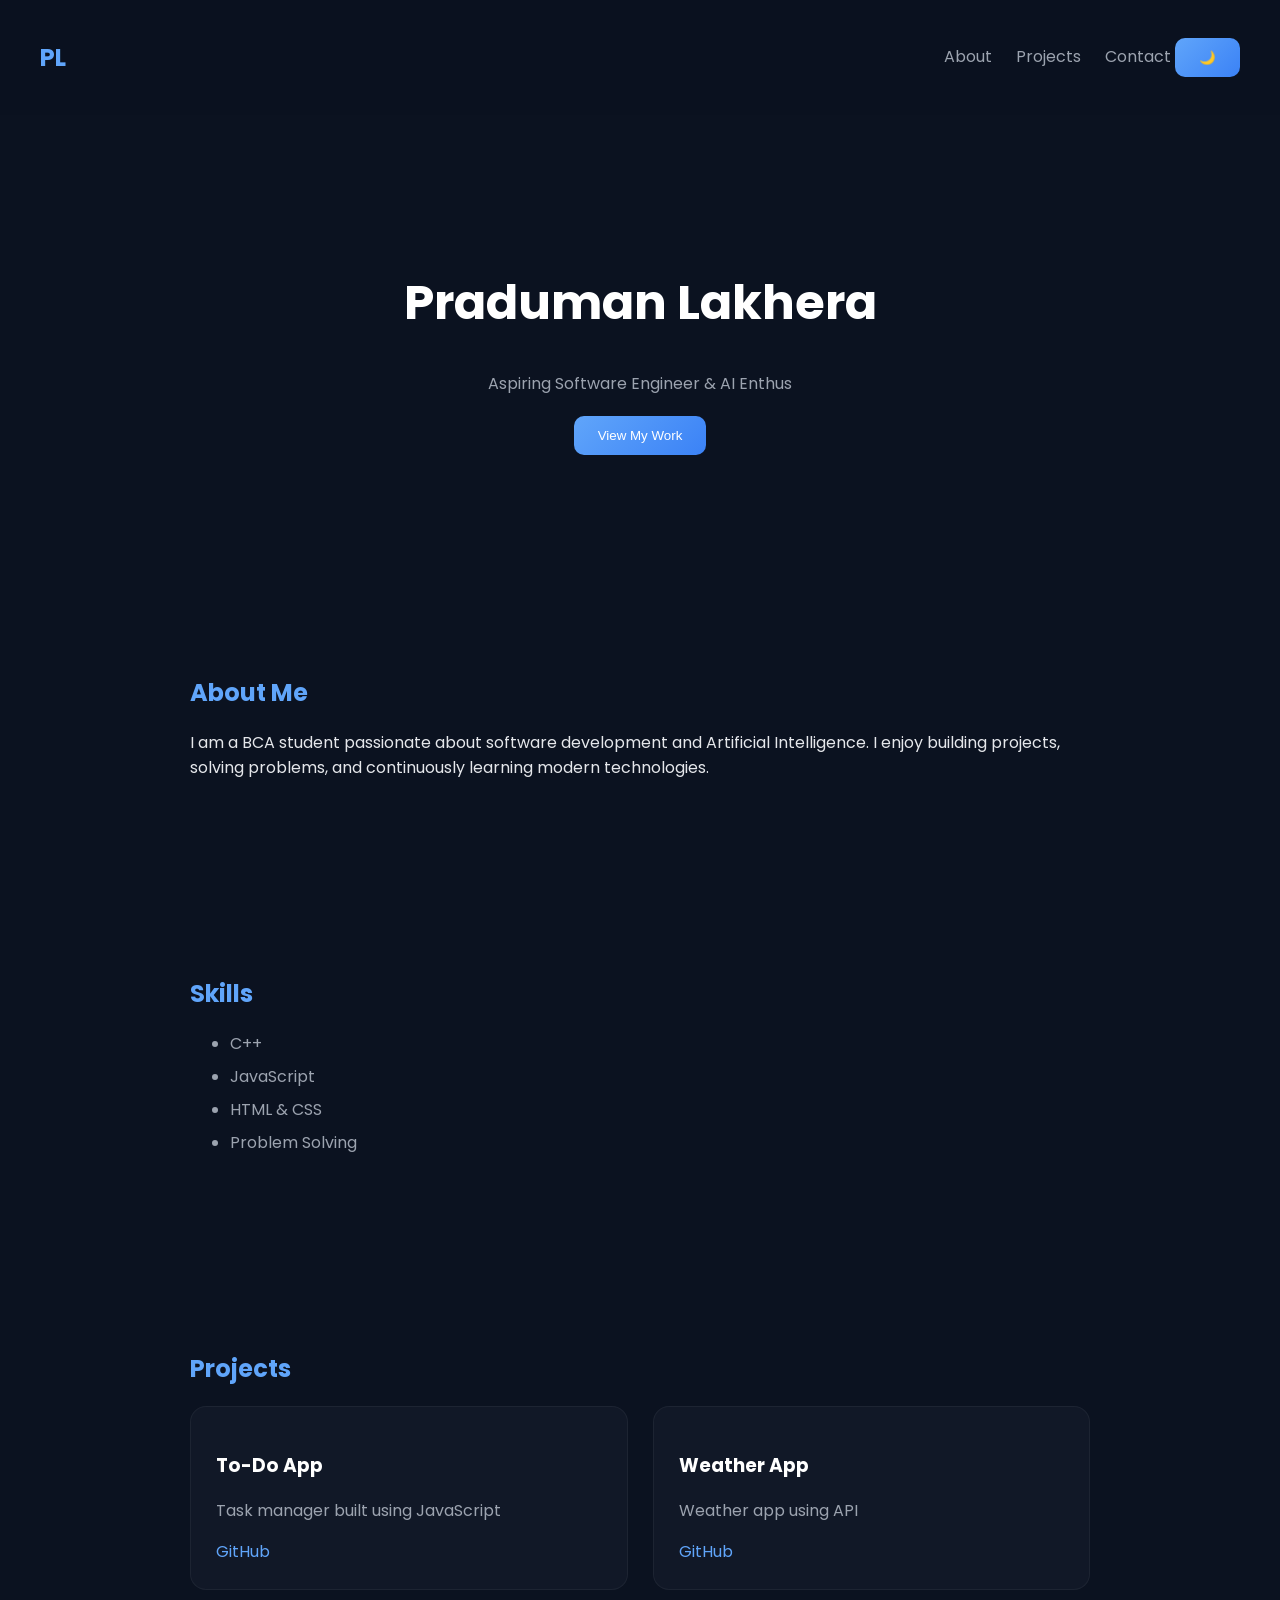
==== index.html @ 3dfe5ff4 "Rename UI.html to index.html" ====
<!DOCTYPE html>
<html lang="en">
<head>
    <meta charset="UTF-8">
    <meta name="viewport" content="width=device-width, initial-scale=1.0">
    <title>Praduman Lakhera | Portfolio</title>

    <link rel="stylesheet" href="style.css">

    <!-- Google Font -->
    <link href="https://fonts.googleapis.com/css2?family=Poppins:wght@300;500;700&display=swap" rel="stylesheet">
</head>
<body>

    <!-- 🔹 NAVBAR -->
    <nav>
        <h2>PL</h2>
        <div>
            <a href="#about">About</a>
            <a href="#projects">Projects</a>
            <a href="#contact">Contact</a>
            <button onclick="toggleTheme()">🌙</button>
        </div>
    </nav>

    <!-- 🔹 HERO -->
    <header>
        <h1>Praduman Lakhera</h1>
        <p id="typing"></p>
        <button onclick="scrollToProjects()">View My Work</button>
    </header>

    <!-- 🔹 ABOUT -->
    <section id="about">
        <h2>About Me</h2>
        <p>
            I am a BCA student passionate about software development and Artificial Intelligence.
            I enjoy building projects, solving problems, and continuously learning modern technologies.
        </p>
    </section>

    <!-- 🔹 SKILLS -->
    <section id="skills">
        <h2>Skills</h2>
        <ul>
            <li>C++</li>
            <li>JavaScript</li>
            <li>HTML & CSS</li>
            <li>Problem Solving</li>
        </ul>
    </section>

    <!-- 🔹 PROJECTS -->
    <section id="projects">
        <h2>Projects</h2>

        <div class="projects-container">
            <div class="card">
                <h3>To-Do App</h3>
                <p>Task manager built using JavaScript</p>
                <a href="#" target="_blank">GitHub</a>
            </div>

            <div class="card">
                <h3>Weather App</h3>
                <p>Weather app using API</p>
                <a href="#" target="_blank">GitHub</a>
            </div>
        </div>
    </section>

    <!-- 🔹 CONTACT -->
    <section id="contact">
        <h2>Contact</h2>
        <p>Email: proudmanlakhera@gmail.com</p>
        <a href="https://github.com/PradumanLakhera" target="_blank">GitHub</a>
    </section>

    <!-- 🔹 JS LINK -->
    <script src="portfolio.js"></script>

</body>
</html>
---- style.css ----
/* 🔹 GLOBAL */
body {
    margin: 0;
    font-family: 'Poppins', sans-serif;
    background: #0b1220;
    color: #e5e7eb;
}

html {
    scroll-behavior: smooth;
}

/* 🔹 NAVBAR */
nav {
    display: flex;
    justify-content: space-between;
    align-items: center;
    padding: 20px 40px;
    background: rgba(11, 18, 32, 0.8);
    backdrop-filter: blur(10px);
    position: sticky;
    top: 0;
}

nav h2 {
    color: #60a5fa;
}

nav a {
    color: #9ca3af;
    margin-left: 20px;
    text-decoration: none;
    transition: 0.3s;
}

nav a:hover {
    color: #60a5fa;
}

nav a.active {
    color: #60a5fa;
}

/* 🔹 HERO */
header {
    text-align: center;
    padding: 120px 20px;
}

header h1 {
    font-size: 3rem;
    color: #ffffff;
}

header p {
    color: #9ca3af;
    margin-bottom: 20px;
}

/* 🔹 BUTTON */
button {
    background: linear-gradient(135deg, #60a5fa, #3b82f6);
    border: none;
    padding: 12px 24px;
    border-radius: 10px;
    color: white;
    font-weight: 500;
    cursor: pointer;
    transition: 0.3s;
}

button:hover {
    transform: translateY(-2px);
    box-shadow: 0 8px 20px rgba(59, 130, 246, 0.3);
}

/* 🔹 SECTIONS */
section {
    max-width: 900px;
    margin: auto;
    padding: 80px 20px;
}

h2 {
    color: #60a5fa;
    margin-bottom: 20px;
}

/* 🔹 SKILLS */
ul li {
    margin: 8px 0;
    color: #9ca3af;
}

/* 🔹 PROJECT CARDS */
.projects-container {
    display: grid;
    grid-template-columns: repeat(auto-fit, minmax(250px, 1fr));
    gap: 25px;
}

.card {
    background: #111827;
    padding: 25px;
    border-radius: 16px;
    transition: 0.3s;
    border: 1px solid rgba(255,255,255,0.05);
}

.card h3 {
    color: #ffffff;
}

.card p {
    color: #9ca3af;
}

.card a {
    color: #60a5fa;
    text-decoration: none;
}

.card:hover {
    transform: translateY(-6px);
    box-shadow: 0 10px 30px rgba(0,0,0,0.4);
}

/* 🔹 SCROLL ANIMATION */
.hidden {
    opacity: 0;
    transform: translateY(40px);
    transition: 0.6s;
}

.show {
    opacity: 1;
    transform: translateY(0);
}

/* 🔹 LIGHT MODE (Improved) */
.light-mode {
    background: #f9fafb;
    color: #111827;
}

.light-mode nav {
    background: rgba(255,255,255,0.8);
}

.light-mode .card {
    background: #ffffff;
    border: 1px solid #e5e7eb;
}

.light-mode h2 {
    color: #2563eb;
}
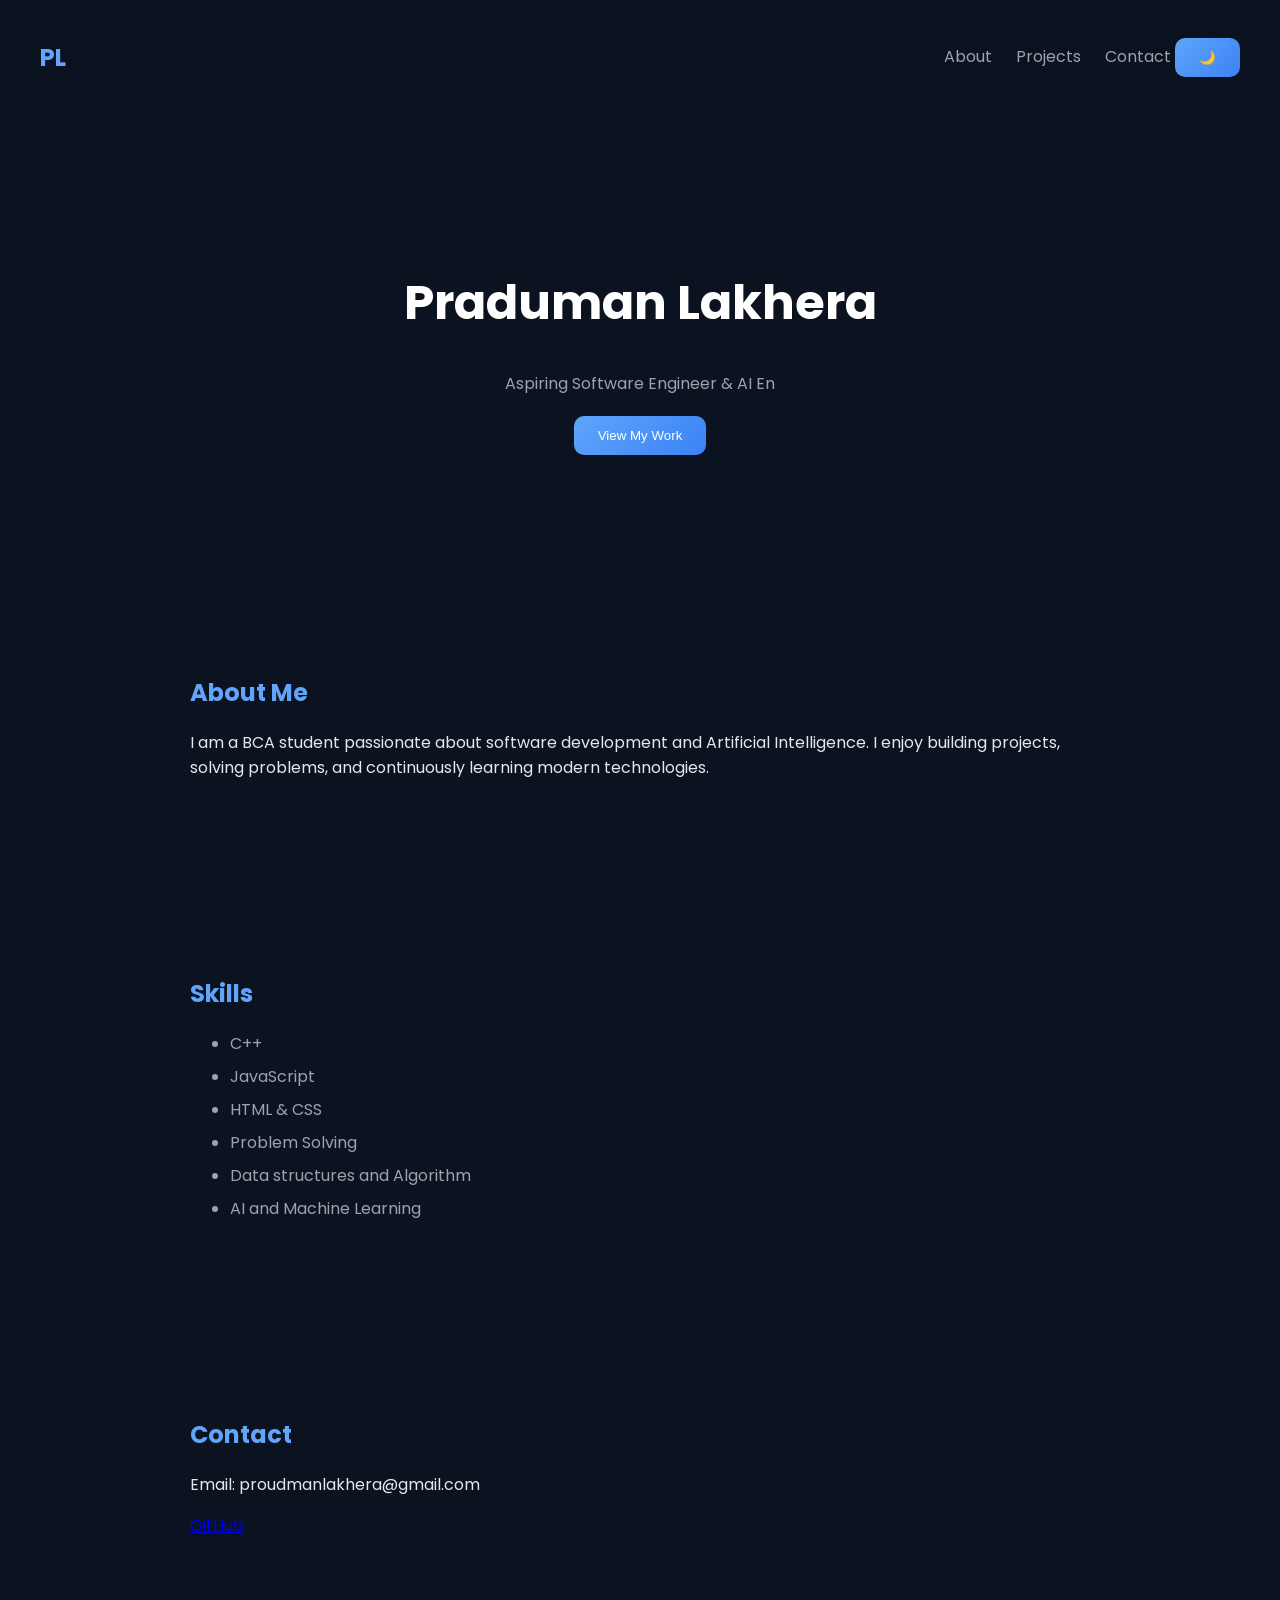
==== commit e68a88cc: "Update index.html" ====
--- a/index.html
+++ b/index.html
@@ -47,27 +47,11 @@
             <li>JavaScript</li>
             <li>HTML & CSS</li>
             <li>Problem Solving</li>
+            <li> Data structures and Algorithm </li>
+            <li> AI and Machine Learning </li>
         </ul>
     </section>
 
-    <!-- 🔹 PROJECTS -->
-    <section id="projects">
-        <h2>Projects</h2>
-
-        <div class="projects-container">
-            <div class="card">
-                <h3>To-Do App</h3>
-                <p>Task manager built using JavaScript</p>
-                <a href="#" target="_blank">GitHub</a>
-            </div>
-
-            <div class="card">
-                <h3>Weather App</h3>
-                <p>Weather app using API</p>
-                <a href="#" target="_blank">GitHub</a>
-            </div>
-        </div>
-    </section>
 
     <!-- 🔹 CONTACT -->
     <section id="contact">
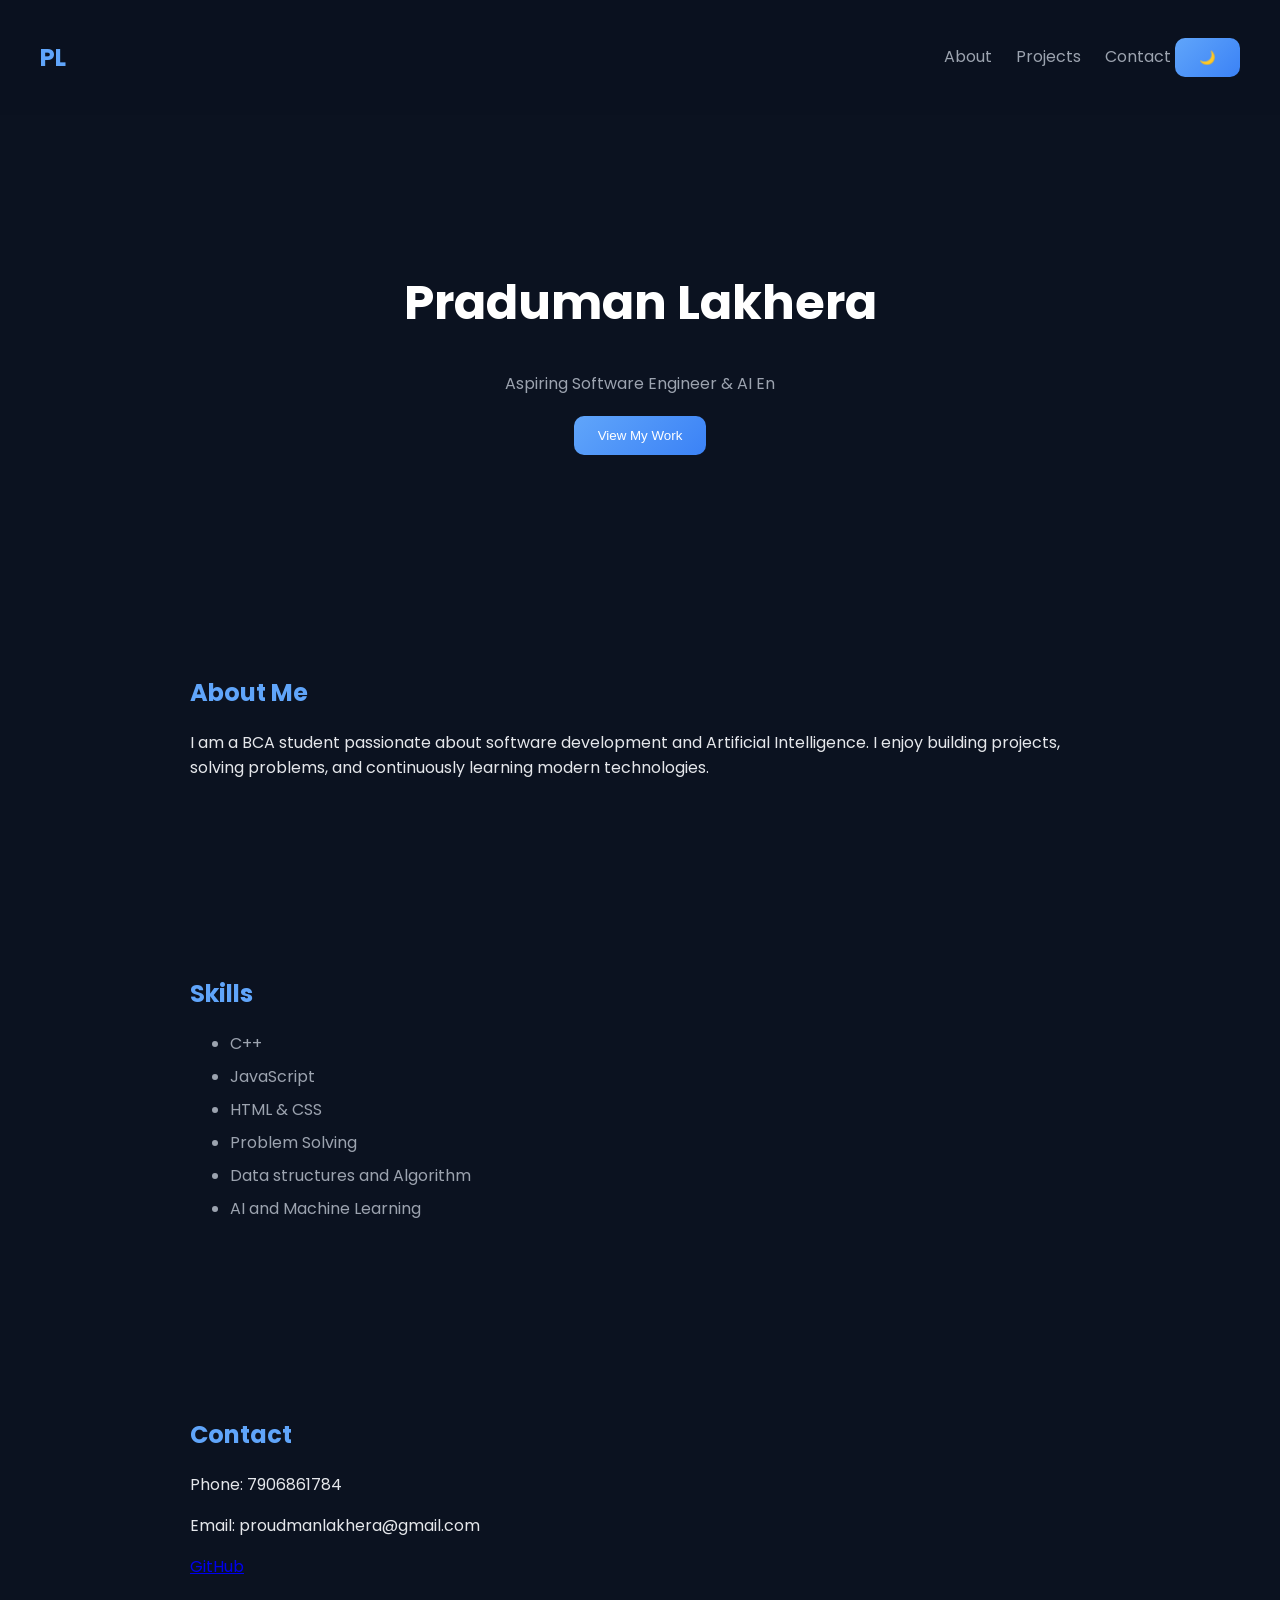
==== commit 8e89d799: "Update index.html" ====
--- a/index.html
+++ b/index.html
@@ -56,6 +56,7 @@
     <!-- 🔹 CONTACT -->
     <section id="contact">
         <h2>Contact</h2>
+        <p> Phone: 7906861784 </p>
         <p>Email: proudmanlakhera@gmail.com</p>
         <a href="https://github.com/PradumanLakhera" target="_blank">GitHub</a>
     </section>
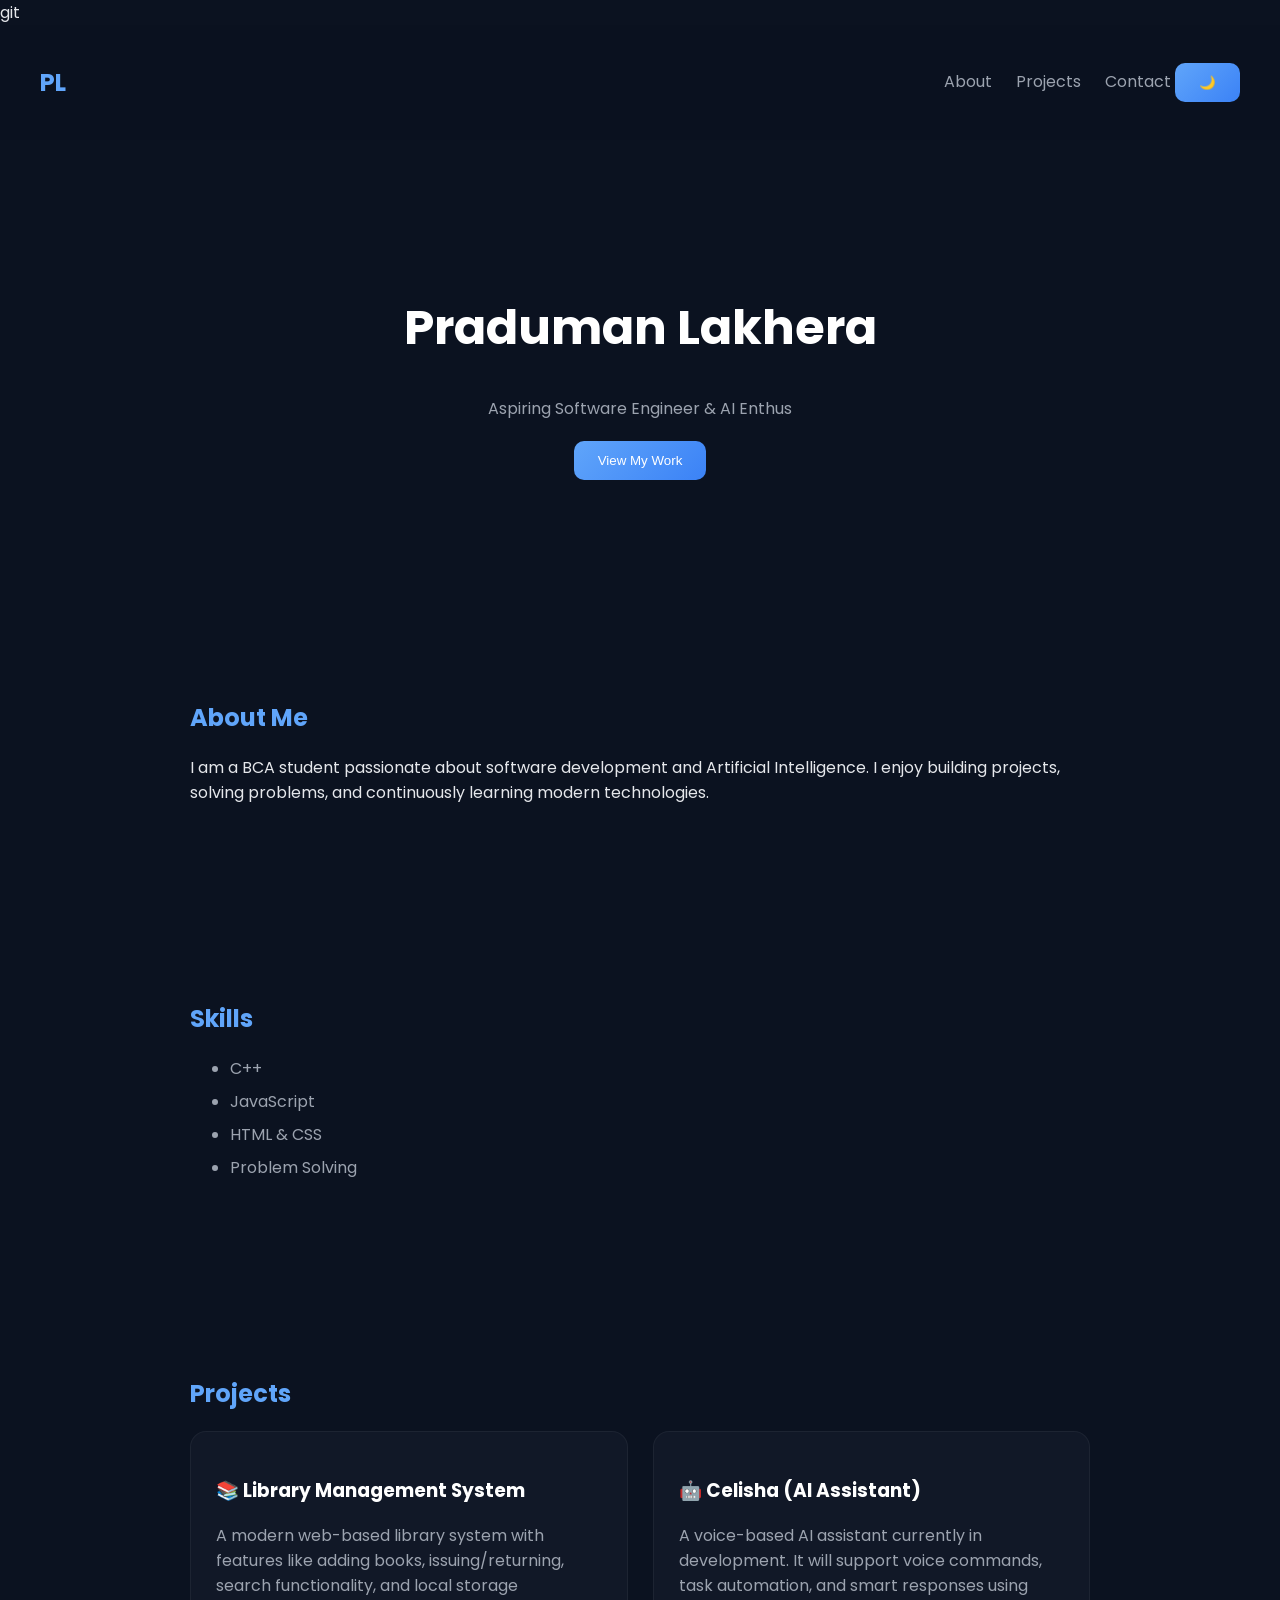
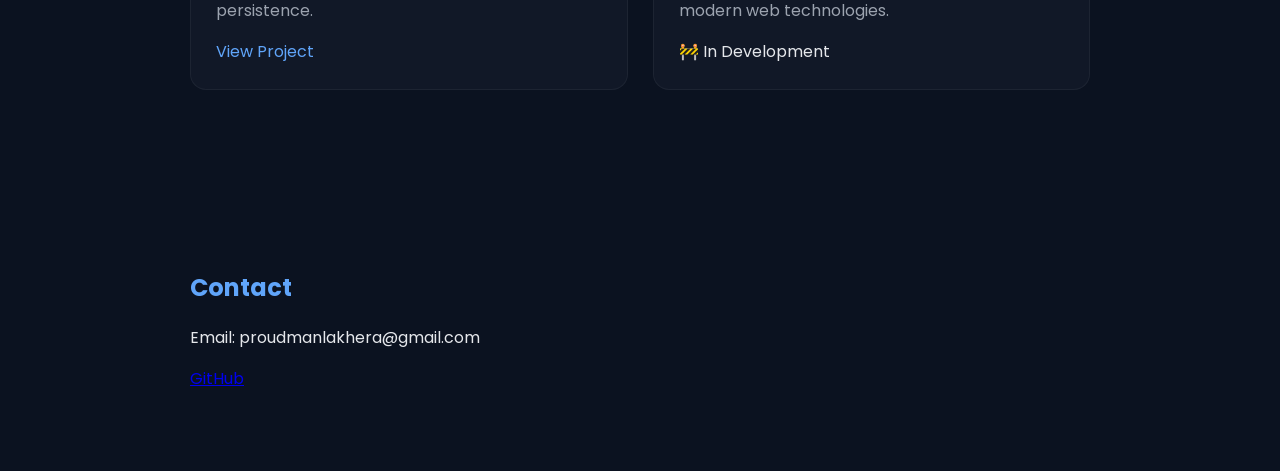
==== commit 7adada0e: "Update index.html" ====
--- a/index.html
+++ b/index.html
@@ -1,4 +1,4 @@
-<!DOCTYPE html>
+git <!DOCTYPE html>
 <html lang="en">
 <head>
     <meta charset="UTF-8">
@@ -47,16 +47,41 @@
             <li>JavaScript</li>
             <li>HTML & CSS</li>
             <li>Problem Solving</li>
-            <li> Data structures and Algorithm </li>
-            <li> AI and Machine Learning </li>
         </ul>
     </section>
 
+   <!-- PROJECTS -->
+<section id="projects">
+    <h2>Projects</h2>
+
+    <div class="projects-container">
+
+        <!-- Library System -->
+        <div class="card">
+            <h3>📚 Library Management System</h3>
+            <p>
+                A modern web-based library system with features like adding books, issuing/returning,
+                search functionality, and local storage persistence.
+            </p>
+            <a href="https://github.com/PradumanLakhera" target="_blank">View Project</a>
+        </div>
+
+        <!-- Celisha -->
+        <div class="card">
+            <h3>🤖 Celisha (AI Assistant)</h3>
+            <p>
+                A voice-based AI assistant currently in development. It will support voice commands,
+                task automation, and smart responses using modern web technologies.
+            </p>
+            <span class="dev-tag">🚧 In Development</span>
+        </div>
+
+    </div>
+</section>
 
     <!-- 🔹 CONTACT -->
     <section id="contact">
         <h2>Contact</h2>
-        <p> Phone: 7906861784 </p>
         <p>Email: proudmanlakhera@gmail.com</p>
         <a href="https://github.com/PradumanLakhera" target="_blank">GitHub</a>
     </section>
